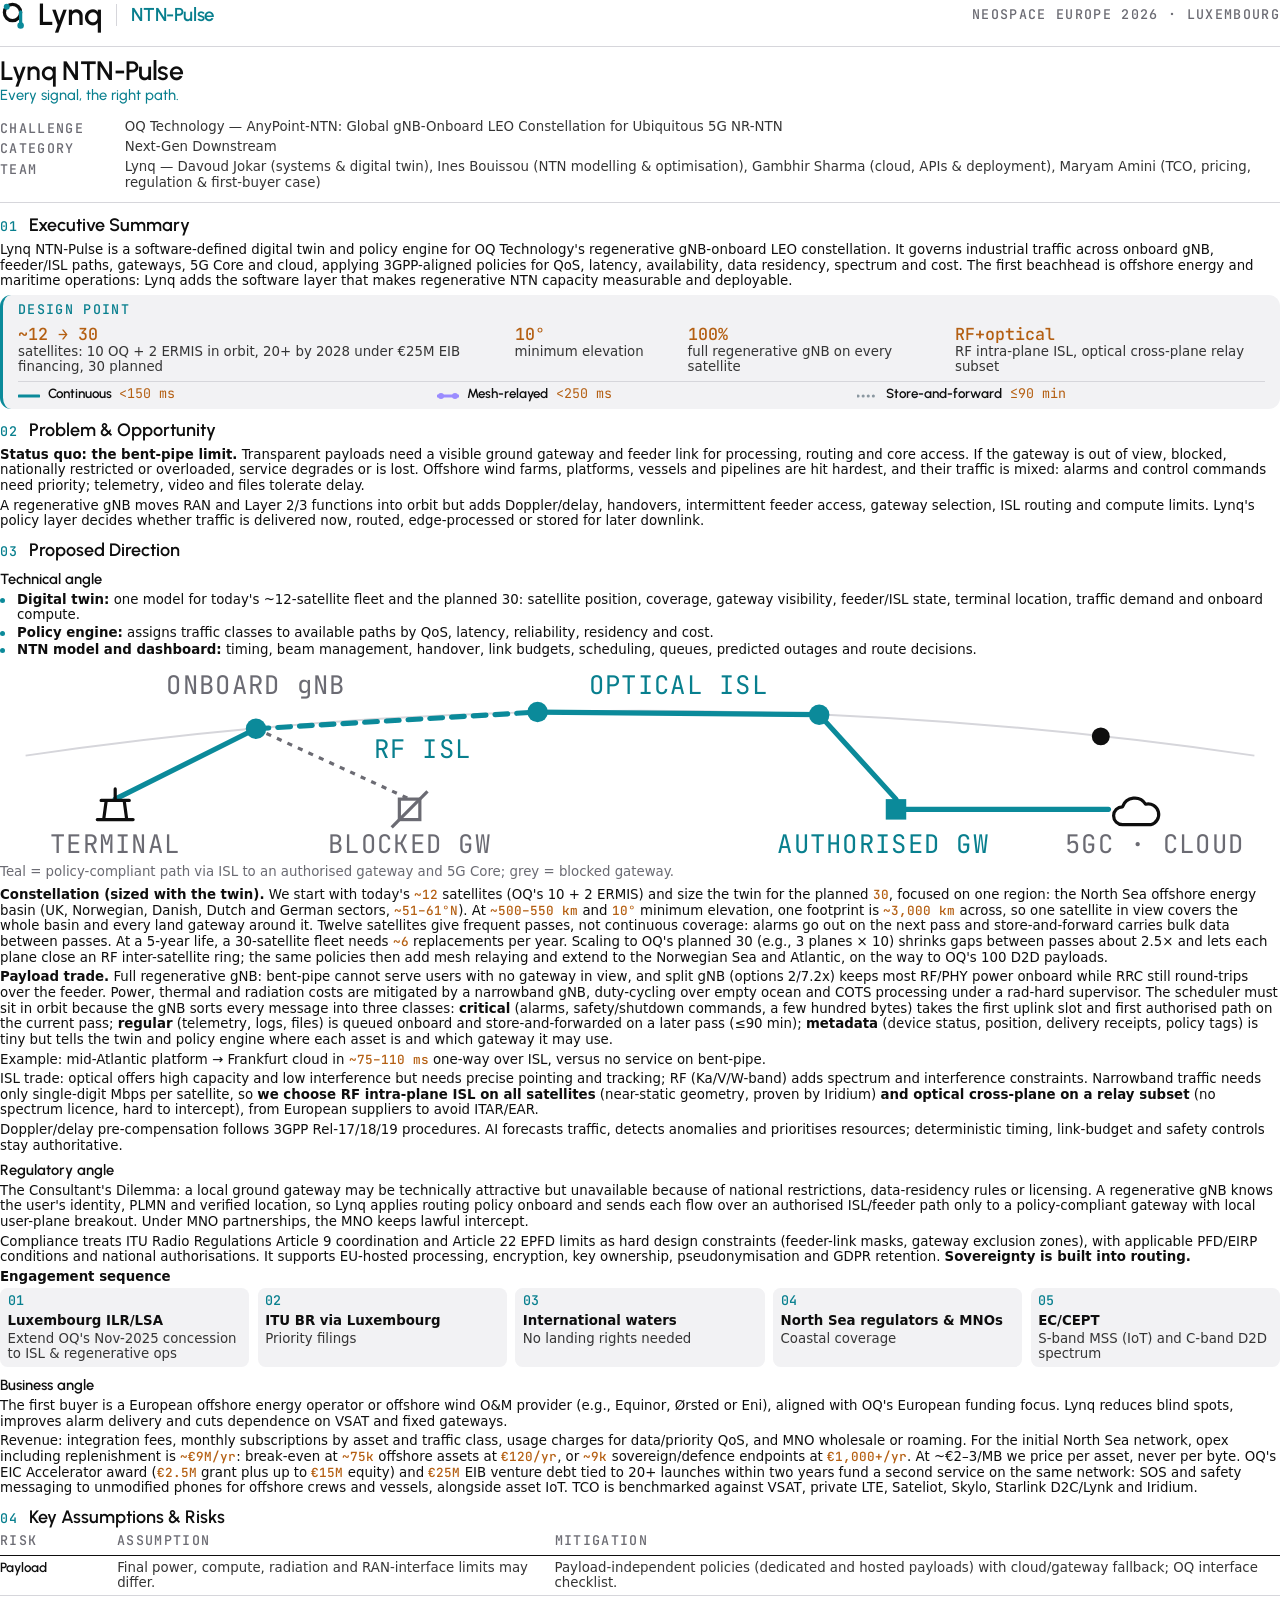
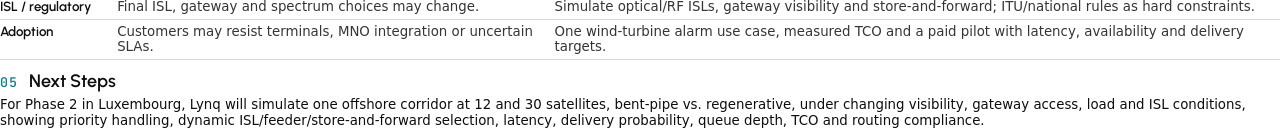
==== 03-proposal/current/final.html @ 0af20aa9 "Reorganise repo and add README Move challenge brief, research, brand kit and proposal versions into " ====
<!doctype html>
<html lang="en" class="lynq-light">
<head>
<meta charset="utf-8">
<title>Lynq NTN-Pulse — Team Proposal</title>
<link rel="preconnect" href="https://fonts.googleapis.com">
<link href="https://fonts.googleapis.com/css2?family=Urbanist:wght@500;600;700&family=JetBrains+Mono:wght@400;500&display=block" rel="stylesheet">
<link href="https://api.fontshare.com/v2/css?f[]=satoshi@400,500,700&display=block" rel="stylesheet">
<style>
  :root{
    --page:#FFFFFF; --text:#0E0E0E; --muted:#353535; --caption:#6B6B73;
    --teal:#0B8A9A; --teal-text:#087F8E; --orange-text:#B45F12; --orange:#FAA055;
    --alert:#D1343A; --rule:#D6D6DB; --panel:#F2F2F4;
    --t-cont:#0B8A9A; --t-mesh:#9B8CFF; --t-snf:#B8C4CC;
    --f-head:'Urbanist','Helvetica Neue',Arial,sans-serif;
    --f-body:'Satoshi','Inter',system-ui,sans-serif;
    --f-mono:'JetBrains Mono',ui-monospace,monospace;
  }
  @page{ size:A4; margin:10mm 14mm 9mm 14mm; }
  *{ box-sizing:border-box; }
  html,body{ margin:0; background:var(--page); color:var(--text); }
  body{ font-family:var(--f-body); font-size:10pt; line-height:11.8pt; -webkit-print-color-adjust:exact; print-color-adjust:exact; }

  /* Header */
  .masthead{ display:flex; align-items:center; justify-content:space-between; padding-bottom:4mm; border-bottom:1px solid var(--rule); }
  .logo{ display:flex; align-items:center; gap:8px; }
  .logo svg{ width:30px; height:30px; }
  .logo .word{ font-family:var(--f-head); font-weight:600; font-size:23pt; letter-spacing:-.025em; line-height:1; }
  .logo .divider{ width:1px; height:22px; background:var(--rule); margin:0 6px; }
  .logo .product{ font-family:var(--f-head); font-weight:600; font-size:14pt; color:var(--teal-text); letter-spacing:-.01em; }
  .label{ font-family:var(--f-mono); font-weight:500; font-size:10pt; letter-spacing:.1em; text-transform:uppercase; color:var(--caption); }
  .masthead .label{ text-align:right; line-height:11.8pt; }

  h1.title{ font-family:var(--f-head); font-weight:600; font-size:20pt; line-height:23pt; margin:2.5mm 0 .3mm; letter-spacing:-.015em; }
  .tagline{ font-family:var(--f-head); font-weight:500; font-size:11pt; color:var(--teal-text); margin:0 0 2mm; }

  .meta{ display:grid; grid-template-columns:29mm 1fr; row-gap:.6mm; column-gap:4mm; font-size:10pt; line-height:11.8pt; color:var(--muted); padding:2mm 0 3mm; border-bottom:1px solid var(--rule); margin-bottom:3mm; }
  .meta .label{ padding-top:.6mm; }

  /* Sections */
  h2{ font-family:var(--f-head); font-weight:600; font-size:13.5pt; line-height:17pt; margin:2.6mm 0 1mm; display:flex; align-items:baseline; gap:3mm; break-after:avoid; }
  h2 .num{ font-family:var(--f-mono); font-weight:500; font-size:10pt; color:var(--teal-text); letter-spacing:.08em; }
  h3{ font-family:var(--f-head); font-weight:600; font-size:11pt; line-height:14pt; margin:2mm 0 .8mm; break-after:avoid; }
  p{ margin:0 0 1mm; color:var(--text); }
  strong{ font-weight:700; }
  .lead{ font-weight:700; }
  ul{ margin:0 0 2.2mm; padding-left:0; list-style:none; }
  li{ position:relative; padding-left:4.5mm; margin-bottom:.4mm; }
  li::before{ content:""; position:absolute; left:0; top:4.6pt; width:5px; height:5px; border-radius:50%; background:var(--teal); }
  .num-o{ font-family:var(--f-mono); font-weight:500; color:var(--orange-text); font-size:.95em; }
  em{ font-style:normal; color:var(--teal-text); font-weight:500; }

  /* Design point panel */
  .design{ background:var(--panel); border-radius:3mm; padding:2mm 4mm; margin:1.5mm 0 1.5mm; break-inside:avoid; border-left:3px solid var(--teal); }
  .design .label{ color:var(--teal-text); margin-bottom:1.5mm; display:block; }
  .kpis{ display:grid; grid-template-columns:1.8fr .6fr .95fr 1.15fr; gap:3mm; margin-bottom:1.5mm; }
  .kpi .v{ font-family:var(--f-mono); font-weight:500; font-size:12.5pt; line-height:15pt; white-space:nowrap; color:var(--orange-text); }
  .kpi .k{ font-size:10pt; line-height:11.8pt; color:var(--muted); }
  .tiers{ display:grid; grid-template-columns:repeat(3,1fr); gap:3mm; border-top:1px solid var(--rule); padding-top:1.2mm; }
  .tier{ display:flex; gap:2mm; align-items:center; } .tier > div{ display:flex; gap:2mm; align-items:baseline; }
  .tier svg{ flex:none; margin-top:3px; }
  .tier .n{ font-family:var(--f-head); font-weight:600; font-size:10pt; line-height:11.8pt; }
  .tier .d{ font-family:var(--f-mono); font-size:10pt; color:var(--orange-text); }

  /* Diagram */
  figure{ margin:1.5mm 0 2mm; break-inside:avoid; }
  figure svg{ width:100%; height:auto; display:block; }
  figcaption{ font-size:10pt; line-height:11.8pt; color:var(--caption); margin-top:1.5mm; }

  /* Engagement steps */
  ol.steps{ list-style:none; padding:0; margin:1mm 0 2.5mm; display:grid; grid-template-columns:repeat(5,1fr); gap:2.2mm; break-inside:avoid; }
  ol.steps li{ padding:1.3mm 2mm; margin:0; background:var(--panel); border-radius:2mm; font-size:10pt; line-height:11.8pt; color:var(--muted); }
  ol.steps li::before{ display:none; }
  ol.steps .s{ font-family:var(--f-mono); font-weight:500; font-size:10pt; color:var(--teal-text); display:block; margin-bottom:1mm; }
  ol.steps b{ color:var(--text); font-weight:700; display:block; margin-bottom:.6mm; }

  /* Risk table */
  table{ width:100%; border-collapse:collapse; font-size:10pt; line-height:11.8pt; margin:1mm 0 2mm; break-inside:avoid; }
  th{ text-align:left; font-family:var(--f-mono); font-weight:500; font-size:10pt; letter-spacing:.1em; text-transform:uppercase; color:var(--caption); padding:0 3mm 1.5mm 0; border-bottom:1px solid var(--text); }
  td{ vertical-align:top; padding:1mm 3mm 1mm 0; border-bottom:1px solid var(--rule); color:var(--muted); }
  td:first-child{ font-family:var(--f-head); font-weight:600; color:var(--text); font-size:10pt; width:31mm; }

  /* Roles */
  .roles{ display:grid; grid-template-columns:repeat(4,1fr); gap:2.5mm; margin-top:2mm; break-inside:avoid; }
  .role{ border-top:2px solid var(--teal); padding-top:2mm; }
  .role .n{ font-family:var(--f-head); font-weight:600; font-size:10pt; line-height:11.8pt; }
  .role .r{ font-size:10pt; line-height:11.8pt; color:var(--caption); }

  .footer{ margin-top:4mm; padding-top:3mm; border-top:1px solid var(--rule); display:flex; justify-content:space-between; align-items:center; break-inside:avoid; }
  .footer .credit{ font-family:var(--f-mono); font-size:10pt; letter-spacing:.1em; text-transform:uppercase; color:var(--caption); }
  .footer .credit b{ color:var(--text); font-weight:500; }
</style>
</head>
<body>

<header class="masthead">
  <div class="logo">
    <svg viewBox="0 0 24 24" aria-label="Lynq"><circle cx="10" cy="10" r="6.5" fill="none" stroke="#0E0E0E" stroke-width="2.6"/><path d="M16.5 9.5V19" stroke="#0B8A9A" stroke-width="2.6" stroke-linecap="round"/><circle cx="16.5" cy="20.4" r="2.6" fill="#0B8A9A"/><circle cx="5.4" cy="5.4" r="2.4" fill="#0B8A9A"/></svg>
    <span class="word">Lynq</span>
    <span class="divider"></span>
    <span class="product">NTN-Pulse</span>
  </div>
  <div class="label">NEOSPACE Europe 2026 · Luxembourg</div>
</header>

<h1 class="title">Lynq NTN-Pulse</h1>
<p class="tagline">Every signal, the right path.</p>

<div class="meta">
  <span class="label">Challenge</span><span>OQ Technology — AnyPoint-NTN: Global gNB-Onboard LEO Constellation for Ubiquitous 5G NR-NTN</span>
  <span class="label">Category</span><span>Next-Gen Downstream</span>
  <span class="label">Team</span><span>Lynq — Davoud Jokar (systems &amp; digital twin), Ines Bouissou (NTN modelling &amp; optimisation), Gambhir Sharma (cloud, APIs &amp; deployment), Maryam Amini (TCO, pricing, regulation &amp; first-buyer case)</span>
</div>

<h2><span class="num">01</span>Executive Summary</h2>
<p>Lynq NTN-Pulse is a software-defined digital twin and policy engine for OQ Technology's regenerative gNB-onboard LEO constellation. It governs industrial traffic across onboard gNB, feeder/ISL paths, gateways, 5G Core and cloud, applying 3GPP-aligned policies for QoS, latency, availability, data residency, spectrum and cost. The first beachhead is offshore energy and maritime operations: Lynq adds the software layer that makes regenerative NTN capacity measurable and deployable.</p>

<div class="design">
  <span class="label">Design point</span>
  <div class="kpis">
    <div class="kpi"><div class="v">~12 → 30</div><div class="k">satellites: 10 OQ + 2 ERMIS in orbit, 20+ by 2028 under €25M EIB financing, 30 planned</div></div>
    <div class="kpi"><div class="v">10°</div><div class="k">minimum elevation</div></div>
    <div class="kpi"><div class="v">100%</div><div class="k">full regenerative gNB on every satellite</div></div>
    <div class="kpi"><div class="v">RF+optical</div><div class="k">RF intra-plane ISL, optical cross-plane relay subset</div></div>
  </div>
  <div class="tiers">
    <div class="tier"><svg width="22" height="8"><line x1="1" y1="4" x2="21" y2="4" stroke="var(--t-cont)" stroke-width="3" stroke-linecap="round"/></svg><div><div class="n">Continuous</div><div class="d">&lt;150 ms</div></div></div>
    <div class="tier"><svg width="22" height="8"><line x1="1" y1="4" x2="21" y2="4" stroke="var(--t-mesh)" stroke-width="3" stroke-linecap="round"/><circle cx="4" cy="4" r="3" fill="var(--t-mesh)"/><circle cx="18" cy="4" r="3" fill="var(--t-mesh)"/></svg><div><div class="n">Mesh-relayed</div><div class="d">&lt;250 ms</div></div></div>
    <div class="tier"><svg width="22" height="8"><line x1="1" y1="4" x2="21" y2="4" stroke="#8A97A0" stroke-width="3" stroke-linecap="round" stroke-dasharray="0.1 5"/></svg><div><div class="n">Store-and-forward</div><div class="d">≤90 min</div></div></div>
  </div>
</div>


<h2><span class="num">02</span>Problem &amp; Opportunity</h2>
<p><span class="lead">Status quo: the bent-pipe limit.</span> Transparent payloads need a visible ground gateway and feeder link for processing, routing and core access. If the gateway is out of view, blocked, nationally restricted or overloaded, service degrades or is lost. Offshore wind farms, platforms, vessels and pipelines are hit hardest, and their traffic is mixed: alarms and control commands need priority; telemetry, video and files tolerate delay.</p>
<p>A regenerative gNB moves RAN and Layer 2/3 functions into orbit but adds Doppler/delay, handovers, intermittent feeder access, gateway selection, ISL routing and compute limits. Lynq's policy layer decides whether traffic is delivered now, routed, edge-processed or stored for later downlink.</p>

<h2><span class="num">03</span>Proposed Direction</h2>
<h3>Technical angle</h3>
<ul>
  <li><strong>Digital twin:</strong> one model for today's ~12-satellite fleet and the planned 30: satellite position, coverage, gateway visibility, feeder/ISL state, terminal location, traffic demand and onboard compute.</li>
  <li><strong>Policy engine:</strong> assigns traffic classes to available paths by QoS, latency, reliability, residency and cost.</li>
  <li><strong>NTN model and dashboard:</strong> timing, beam management, handover, link budgets, scheduling, queues, predicted outages and route decisions.</li>
</ul>
<figure>
<svg viewBox="0 0 1000 150" xmlns="http://www.w3.org/2000/svg" font-family="JetBrains Mono, monospace">
  <path d="M20 70 Q500 0 980 70" fill="none" stroke="#D6D6DB" stroke-width="1.5"/>
  <line x1="90" y1="104" x2="200" y2="49" stroke="#0B8A9A" stroke-width="4" stroke-linecap="round"/>
  <line x1="200" y1="49" x2="420" y2="36" stroke="#0B8A9A" stroke-width="4" stroke-linecap="round" stroke-dasharray="10 7"/>
  <line x1="420" y1="36" x2="640" y2="38" stroke="#0B8A9A" stroke-width="4" stroke-linecap="round"/>
  <line x1="640" y1="38" x2="700" y2="104" stroke="#0B8A9A" stroke-width="4" stroke-linecap="round"/>
  <line x1="200" y1="49" x2="320" y2="104" stroke="#6B6B73" stroke-width="2.5" stroke-dasharray="4 5"/>
  <line x1="708" y1="112" x2="866" y2="112" stroke="#0B8A9A" stroke-width="4" stroke-linecap="round"/>
  <circle cx="200" cy="49" r="8" fill="#0B8A9A"/>
  <circle cx="420" cy="36" r="8" fill="#0B8A9A"/>
  <circle cx="640" cy="38" r="8" fill="#0B8A9A"/>
  <circle cx="860" cy="55" r="7" fill="#0E0E0E"/>
  <g transform="translate(76 96)" fill="none" stroke="#0E0E0E" stroke-width="2.5" stroke-linecap="round" stroke-linejoin="round">
    <path d="M0 24 L28 24 M5 24 L7 9 M23 24 L21 9 M3 9 L25 9 M14 9 L14 0"/>
  </g>
  <rect x="312" y="104" width="16" height="16" fill="none" stroke="#6B6B73" stroke-width="2.5"/>
  <line x1="306" y1="126" x2="334" y2="98" stroke="#6B6B73" stroke-width="2.5"/>
  <rect x="692" y="104" width="16" height="16" fill="#0B8A9A"/>
  <g transform="translate(870 98)" fill="none" stroke="#0E0E0E" stroke-width="2.5" stroke-linecap="round" stroke-linejoin="round">
    <path d="M7 26 a7 7 0 0 1 0-14 a10 10 0 0 1 18-2 a7 7 0 0 1 4 16 Z"/>
  </g>
  <g font-size="20" fill="#6B6B73" letter-spacing="1" text-anchor="middle">
    <text x="90" y="146">TERMINAL</text>
    <text x="200" y="22">ONBOARD gNB</text>
    <text x="330" y="72" fill="#087F8E">RF ISL</text>
    <text x="530" y="22" fill="#087F8E">OPTICAL ISL</text>
    <text x="320" y="146">BLOCKED GW</text>
    <text x="690" y="146" fill="#087F8E">AUTHORISED GW</text>
    <text x="902" y="146">5GC · CLOUD</text>
  </g>
</svg>
<figcaption>Teal = policy-compliant path via ISL to an authorised gateway and 5G Core; grey = blocked gateway.</figcaption>
</figure>

<p><span class="lead">Constellation (sized with the twin).</span> We start with today's <span class="num-o">~12</span> satellites (OQ's 10 + 2 ERMIS) and size the twin for the planned <span class="num-o">30</span>, focused on one region: the North Sea offshore energy basin (UK, Norwegian, Danish, Dutch and German sectors, <span class="num-o">~51–61°N</span>). At <span class="num-o">~500–550 km</span> and <span class="num-o">10°</span> minimum elevation, one footprint is <span class="num-o">~3,000 km</span> across, so one satellite in view covers the whole basin and every land gateway around it. Twelve satellites give frequent passes, not continuous coverage: alarms go out on the next pass and store-and-forward carries bulk data between passes. At a 5-year life, a 30-satellite fleet needs <span class="num-o">~6</span> replacements per year. Scaling to OQ's planned 30 (e.g., 3 planes × 10) shrinks gaps between passes about 2.5× and lets each plane close an RF inter-satellite ring; the same policies then add mesh relaying and extend to the Norwegian Sea and Atlantic, on the way to OQ's 100 D2D payloads.</p>
<p><span class="lead">Payload trade.</span> Full regenerative gNB: bent-pipe cannot serve users with no gateway in view, and split gNB (options 2/7.2x) keeps most RF/PHY power onboard while RRC still round-trips over the feeder. Power, thermal and radiation costs are mitigated by a narrowband gNB, duty-cycling over empty ocean and COTS processing under a rad-hard supervisor. The scheduler must sit in orbit because the gNB sorts every message into three classes: <strong>critical</strong> (alarms, safety/shutdown commands, a few hundred bytes) takes the first uplink slot and first authorised path on the current pass; <strong>regular</strong> (telemetry, logs, files) is queued onboard and store-and-forwarded on a later pass (≤90 min); <strong>metadata</strong> (device status, position, delivery receipts, policy tags) is tiny but tells the twin and policy engine where each asset is and which gateway it may use.</p>
<p>Example: mid-Atlantic platform → Frankfurt cloud in <span class="num-o">~75–110 ms</span> one-way over ISL, versus no service on bent-pipe.</p>
<p>ISL trade: optical offers high capacity and low interference but needs precise pointing and tracking; RF (Ka/V/W-band) adds spectrum and interference constraints. Narrowband traffic needs only single-digit Mbps per satellite, so <strong>we choose RF intra-plane ISL on all satellites</strong> (near-static geometry, proven by Iridium) <strong>and optical cross-plane on a relay subset</strong> (no spectrum licence, hard to intercept), from European suppliers to avoid ITAR/EAR.</p>
<p>Doppler/delay pre-compensation follows 3GPP Rel-17/18/19 procedures. AI forecasts traffic, detects anomalies and prioritises resources; deterministic timing, link-budget and safety controls stay authoritative.</p>

<h3>Regulatory angle</h3>
<p>The Consultant's Dilemma: a local ground gateway may be technically attractive but unavailable because of national restrictions, data-residency rules or licensing. A regenerative gNB knows the user's identity, PLMN and verified location, so Lynq applies routing policy onboard and sends each flow over an authorised ISL/feeder path only to a policy-compliant gateway with local user-plane breakout. Under MNO partnerships, the MNO keeps lawful intercept.</p>
<p>Compliance treats ITU Radio Regulations Article 9 coordination and Article 22 EPFD limits as hard design constraints (feeder-link masks, gateway exclusion zones), with applicable PFD/EIRP conditions and national authorisations. It supports EU-hosted processing, encryption, key ownership, pseudonymisation and GDPR retention. <strong>Sovereignty is built into routing.</strong></p>
<p class="lead" style="margin-bottom:1mm">Engagement sequence</p>
<ol class="steps">
  <li><span class="s">01</span><b>Luxembourg ILR/LSA</b>Extend OQ's Nov-2025 concession to ISL &amp; regenerative ops</li>
  <li><span class="s">02</span><b>ITU BR via Luxembourg</b>Priority filings</li>
  <li><span class="s">03</span><b>International waters</b>No landing rights needed</li>
  <li><span class="s">04</span><b>North Sea regulators &amp; MNOs</b>Coastal coverage</li>
  <li><span class="s">05</span><b>EC/CEPT</b>S-band MSS (IoT) and C-band D2D spectrum</li>
</ol>

<h3>Business angle</h3>
<p>The first buyer is a European offshore energy operator or offshore wind O&amp;M provider (e.g., Equinor, Ørsted or Eni), aligned with OQ's European funding focus. Lynq reduces blind spots, improves alarm delivery and cuts dependence on VSAT and fixed gateways.</p>
<p>Revenue: integration fees, monthly subscriptions by asset and traffic class, usage charges for data/priority QoS, and MNO wholesale or roaming. For the initial North Sea network, opex including replenishment is <span class="num-o">~€9M/yr</span>: break-even at <span class="num-o">~75k</span> offshore assets at <span class="num-o">€120/yr</span>, or <span class="num-o">~9k</span> sovereign/defence endpoints at <span class="num-o">€1,000+/yr</span>. At ~€2–3/MB we price per asset, never per byte. OQ's EIC Accelerator award (<span class="num-o">€2.5M</span> grant plus up to <span class="num-o">€15M</span> equity) and <span class="num-o">€25M</span> EIB venture debt tied to 20+ launches within two years fund a second service on the same network: SOS and safety messaging to unmodified phones for offshore crews and vessels, alongside asset IoT. TCO is benchmarked against VSAT, private LTE, Sateliot, Skylo, Starlink D2C/Lynk and Iridium.</p>

<h2><span class="num">04</span>Key Assumptions &amp; Risks</h2>
<table>
  <thead><tr><th>Risk</th><th>Assumption</th><th>Mitigation</th></tr></thead>
  <tbody>
    <tr><td>Payload</td><td>Final power, compute, radiation and RAN-interface limits may differ.</td><td>Payload-independent policies (dedicated and hosted payloads) with cloud/gateway fallback; OQ interface checklist.</td></tr>
    <tr><td>ISL / regulatory</td><td>Final ISL, gateway and spectrum choices may change.</td><td>Simulate optical/RF ISLs, gateway visibility and store-and-forward; ITU/national rules as hard constraints.</td></tr>
    <tr><td>Adoption</td><td>Customers may resist terminals, MNO integration or uncertain SLAs.</td><td>One wind-turbine alarm use case, measured TCO and a paid pilot with latency, availability and delivery targets.</td></tr>
  </tbody>
</table>

<h2><span class="num">05</span>Next Steps</h2>
<p>For Phase 2 in Luxembourg, Lynq will simulate one offshore corridor at 12 and 30 satellites, bent-pipe vs. regenerative, under changing visibility, gateway access, load and ISL conditions, showing priority handling, dynamic ISL/feeder/store-and-forward selection, latency, delivery probability, queue depth, TCO and routing compliance.</p>

</body>
</html>
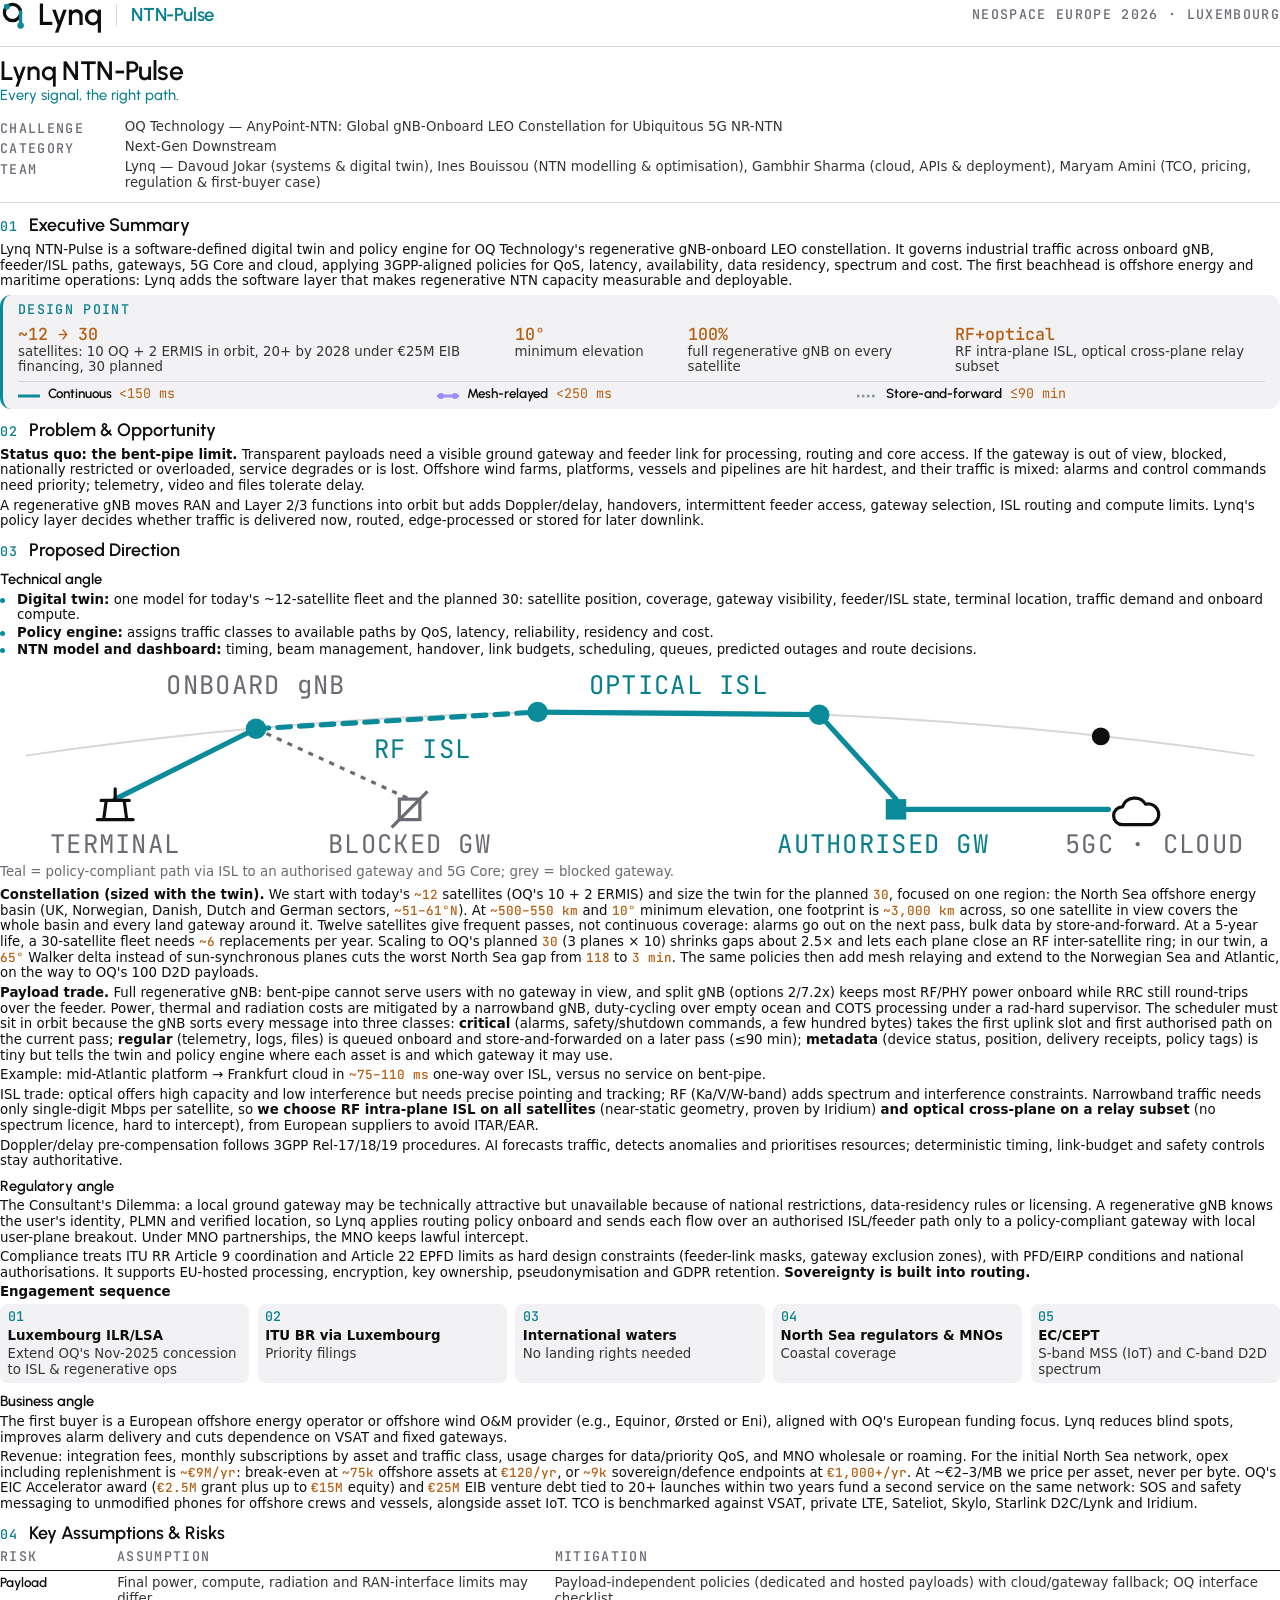
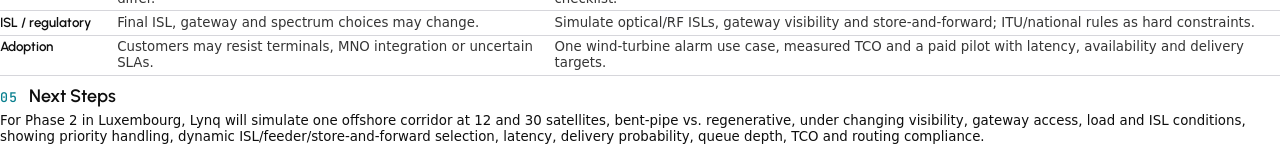
==== commit b5cb2a3d: "Add 65° Walker delta finding to the proposal The simulation shows the same 30 satellites in a 65° Wa" ====
--- a/03-proposal/current/final.html
+++ b/03-proposal/current/final.html
@@ -177,7 +177,7 @@
 <figcaption>Teal = policy-compliant path via ISL to an authorised gateway and 5G Core; grey = blocked gateway.</figcaption>
 </figure>
 
-<p><span class="lead">Constellation (sized with the twin).</span> We start with today's <span class="num-o">~12</span> satellites (OQ's 10 + 2 ERMIS) and size the twin for the planned <span class="num-o">30</span>, focused on one region: the North Sea offshore energy basin (UK, Norwegian, Danish, Dutch and German sectors, <span class="num-o">~51–61°N</span>). At <span class="num-o">~500–550 km</span> and <span class="num-o">10°</span> minimum elevation, one footprint is <span class="num-o">~3,000 km</span> across, so one satellite in view covers the whole basin and every land gateway around it. Twelve satellites give frequent passes, not continuous coverage: alarms go out on the next pass and store-and-forward carries bulk data between passes. At a 5-year life, a 30-satellite fleet needs <span class="num-o">~6</span> replacements per year. Scaling to OQ's planned 30 (e.g., 3 planes × 10) shrinks gaps between passes about 2.5× and lets each plane close an RF inter-satellite ring; the same policies then add mesh relaying and extend to the Norwegian Sea and Atlantic, on the way to OQ's 100 D2D payloads.</p>
+<p><span class="lead">Constellation (sized with the twin).</span> We start with today's <span class="num-o">~12</span> satellites (OQ's 10 + 2 ERMIS) and size the twin for the planned <span class="num-o">30</span>, focused on one region: the North Sea offshore energy basin (UK, Norwegian, Danish, Dutch and German sectors, <span class="num-o">~51–61°N</span>). At <span class="num-o">~500–550 km</span> and <span class="num-o">10°</span> minimum elevation, one footprint is <span class="num-o">~3,000 km</span> across, so one satellite in view covers the whole basin and every land gateway around it. Twelve satellites give frequent passes, not continuous coverage: alarms go out on the next pass, bulk data by store-and-forward. At a 5-year life, a 30-satellite fleet needs <span class="num-o">~6</span> replacements per year. Scaling to OQ's planned <span class="num-o">30</span> (3 planes × 10) shrinks gaps about 2.5× and lets each plane close an RF inter-satellite ring; in our twin, a <span class="num-o">65°</span> Walker delta instead of sun-synchronous planes cuts the worst North Sea gap from <span class="num-o">118</span> to <span class="num-o">3 min</span>. The same policies then add mesh relaying and extend to the Norwegian Sea and Atlantic, on the way to OQ's 100 D2D payloads.</p>
 <p><span class="lead">Payload trade.</span> Full regenerative gNB: bent-pipe cannot serve users with no gateway in view, and split gNB (options 2/7.2x) keeps most RF/PHY power onboard while RRC still round-trips over the feeder. Power, thermal and radiation costs are mitigated by a narrowband gNB, duty-cycling over empty ocean and COTS processing under a rad-hard supervisor. The scheduler must sit in orbit because the gNB sorts every message into three classes: <strong>critical</strong> (alarms, safety/shutdown commands, a few hundred bytes) takes the first uplink slot and first authorised path on the current pass; <strong>regular</strong> (telemetry, logs, files) is queued onboard and store-and-forwarded on a later pass (≤90 min); <strong>metadata</strong> (device status, position, delivery receipts, policy tags) is tiny but tells the twin and policy engine where each asset is and which gateway it may use.</p>
 <p>Example: mid-Atlantic platform → Frankfurt cloud in <span class="num-o">~75–110 ms</span> one-way over ISL, versus no service on bent-pipe.</p>
 <p>ISL trade: optical offers high capacity and low interference but needs precise pointing and tracking; RF (Ka/V/W-band) adds spectrum and interference constraints. Narrowband traffic needs only single-digit Mbps per satellite, so <strong>we choose RF intra-plane ISL on all satellites</strong> (near-static geometry, proven by Iridium) <strong>and optical cross-plane on a relay subset</strong> (no spectrum licence, hard to intercept), from European suppliers to avoid ITAR/EAR.</p>
@@ -185,7 +185,7 @@
 
 <h3>Regulatory angle</h3>
 <p>The Consultant's Dilemma: a local ground gateway may be technically attractive but unavailable because of national restrictions, data-residency rules or licensing. A regenerative gNB knows the user's identity, PLMN and verified location, so Lynq applies routing policy onboard and sends each flow over an authorised ISL/feeder path only to a policy-compliant gateway with local user-plane breakout. Under MNO partnerships, the MNO keeps lawful intercept.</p>
-<p>Compliance treats ITU Radio Regulations Article 9 coordination and Article 22 EPFD limits as hard design constraints (feeder-link masks, gateway exclusion zones), with applicable PFD/EIRP conditions and national authorisations. It supports EU-hosted processing, encryption, key ownership, pseudonymisation and GDPR retention. <strong>Sovereignty is built into routing.</strong></p>
+<p>Compliance treats ITU RR Article 9 coordination and Article 22 EPFD limits as hard design constraints (feeder-link masks, gateway exclusion zones), with PFD/EIRP conditions and national authorisations. It supports EU-hosted processing, encryption, key ownership, pseudonymisation and GDPR retention. <strong>Sovereignty is built into routing.</strong></p>
 <p class="lead" style="margin-bottom:1mm">Engagement sequence</p>
 <ol class="steps">
   <li><span class="s">01</span><b>Luxembourg ILR/LSA</b>Extend OQ's Nov-2025 concession to ISL &amp; regenerative ops</li>
